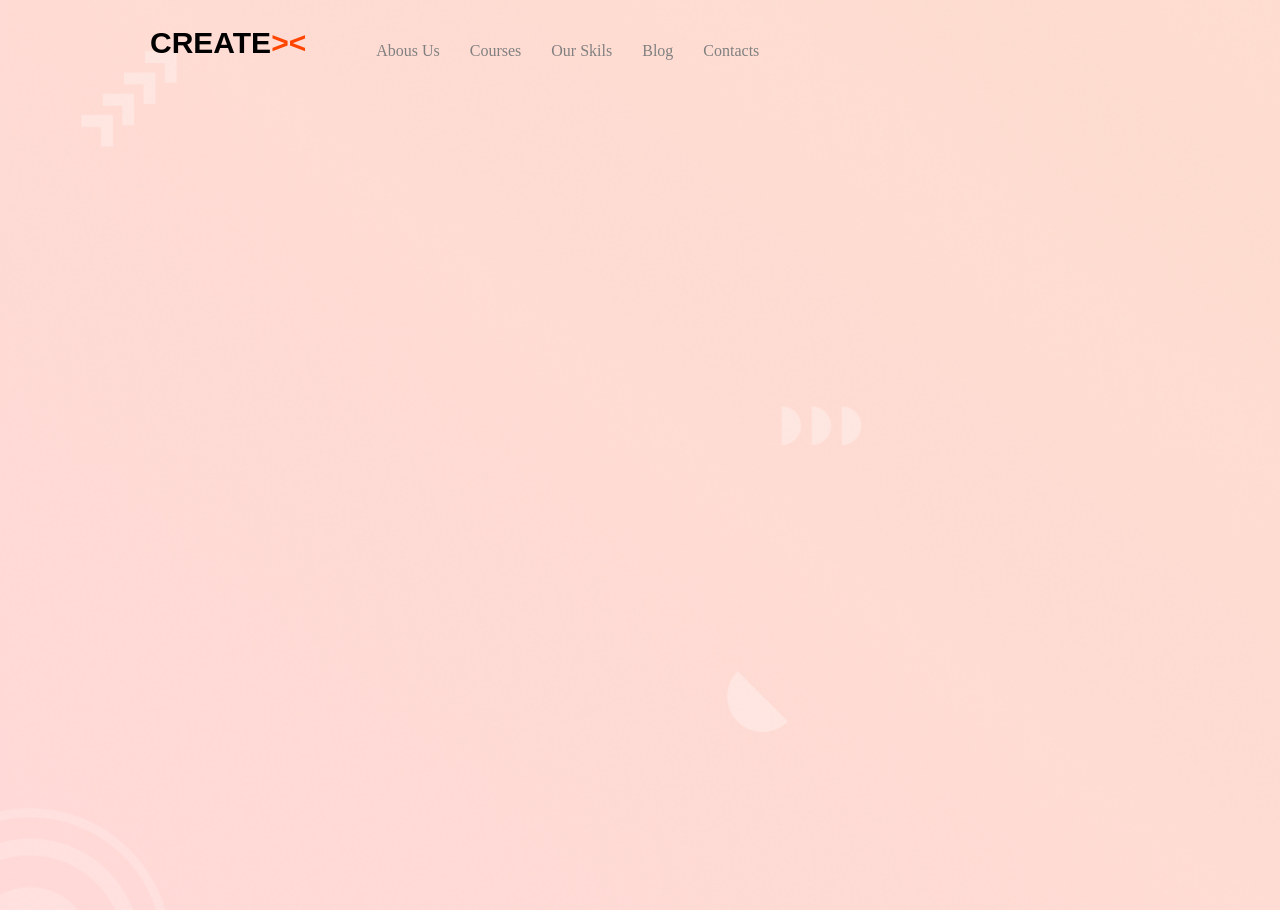
==== index.html @ e54de8c8 "first section" ====
<!DOCTYPE html>
<html lang="en">
<head>
    <meta charset="UTF-8">
    <meta name="viewport" content="width=device-width, initial-scale=1.0">
    <link rel="stylesheet" href="./style.css">
    <title>Document</title>
</head>
<body>  
        <div class="bg-img">
            <div class="flex1">   
                <p class="kalima1">CREATE<span class="srelka">><</span></h1>
                    <ul>
                            <li><a href="">Abous Us</a></li>
                            <li><a href="">Courses</a></li>
                            <li><a href="./skills.html">Our Skils</a></li>
                            <li><a href="">Blog</a></li>
                            <li><a href="">Contacts</a></li>
                        </ul>

                        <button class="btn1">Get consultation</button>
                        <button class="btn2"><img src="./Profile.png" alt="">Log in / Register</button>
                    </div>
      
        </div>
</body>
</html>
---- style.css ----
*{
    margin: 0;
}
.bg-img{
    width: 1605px;
    height: 850px;
    padding: 30px 150px;
    background-image: url("./background\ \(1\).png");
    background-position: center;
    background-repeat: no-repeat;
    background-size: cover;
    background-attachment: scroll;
}
.srelka{
    color: orangered;
}
.kalima1{
    font-size: 30px;
    font-family: Verdana, Geneva, Tahoma, sans-serif;
    font-weight: 600;
}
ul{
    display: flex;
    list-style: none;
    gap: 30px;
}
a{
    text-decoration: none;
    color: grey;
}
.flex1{
    height: 30px;
    align-items: end;
    display: flex;
    gap: 30px;
}
.btn1{
    color: white;
    border: none;
    background-color: orangered;
    padding: 10px 20px;
    margin-left: 600px;
}
.btn2{
     color: white;
    border: none;
    padding: 7px 20px;
}
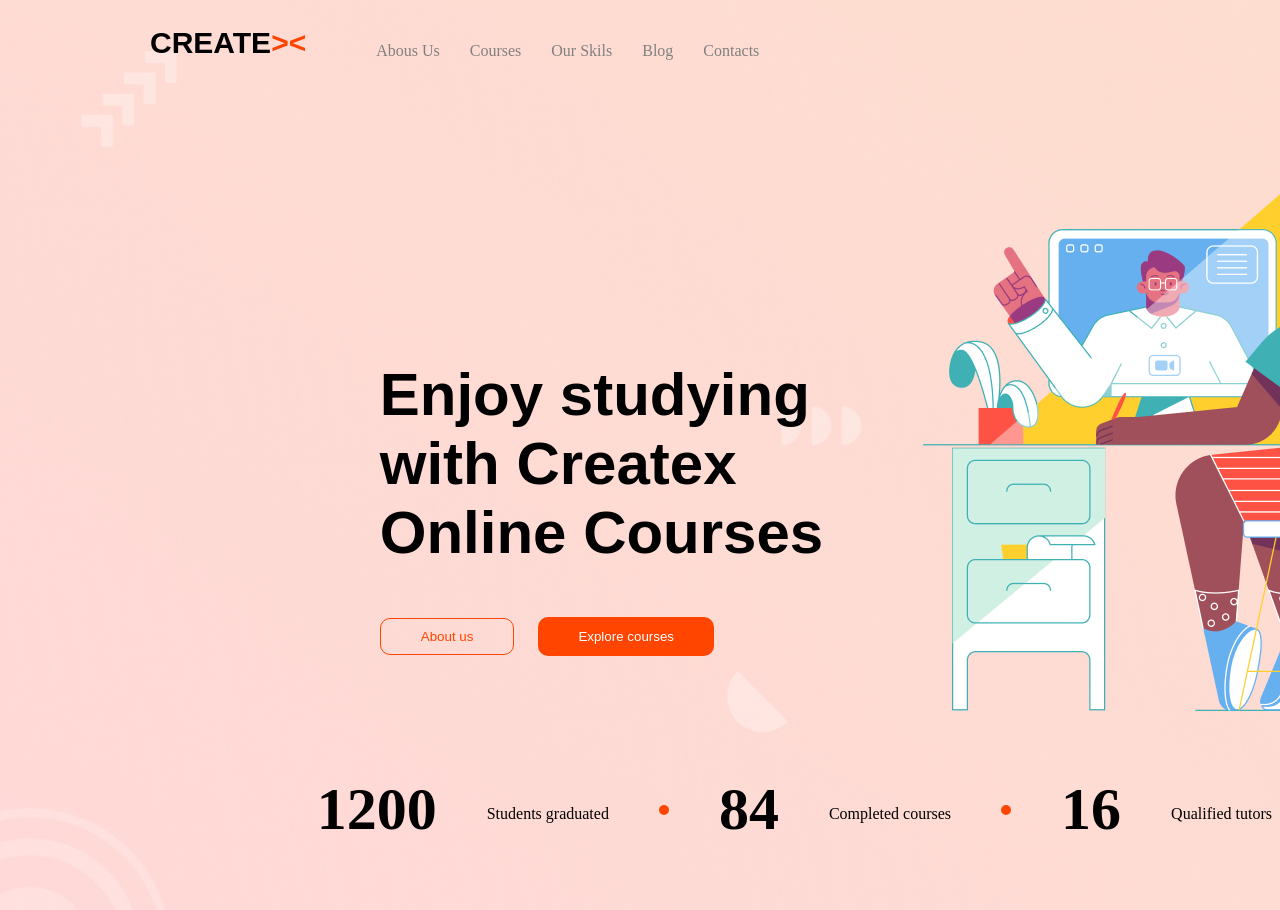
==== commit 3d2f14bd: "second section" ====
--- a/index.html
+++ b/index.html
@@ -1,27 +1,63 @@
-<!DOCTYPE html>
+<!doctype html>
 <html lang="en">
-<head>
-    <meta charset="UTF-8">
-    <meta name="viewport" content="width=device-width, initial-scale=1.0">
-    <link rel="stylesheet" href="./style.css">
+  <head>
+    <meta charset="UTF-8" />
+    <meta name="viewport" content="width=device-width, initial-scale=1.0" />
+    <link rel="stylesheet" href="./style.css" />
     <title>Document</title>
-</head>
-<body>  
-        <div class="bg-img">
-            <div class="flex1">   
-                <p class="kalima1">CREATE<span class="srelka">><</span></h1>
-                    <ul>
-                            <li><a href="">Abous Us</a></li>
-                            <li><a href="">Courses</a></li>
-                            <li><a href="./skills.html">Our Skils</a></li>
-                            <li><a href="">Blog</a></li>
-                            <li><a href="">Contacts</a></li>
-                        </ul>
+  </head>
+  <body>
+    <div class="bg-img">
+      <div class="flex1">
+        <p class="kalima1">CREATE<span class="srelka">><</span></p>
+        <ul>
+          <li><a href="">Abous Us</a></li>
+          <li><a href="">Courses</a></li>
+          <li><a href="./skills.html">Our Skils</a></li>
+          <li><a href="">Blog</a></li>
+          <li><a href="">Contacts</a></li>
+        </ul>
 
-                        <button class="btn1">Get consultation</button>
-                        <button class="btn2"><img src="./Profile.png" alt="">Log in / Register</button>
-                    </div>
-      
-        </div>
-</body>
-</html>+        <button class="btn1">Get consultation</button>
+        <button class="btn2">
+          <img src="./Profile.png" alt="" />Log in / Register
+        </button>
+      </div>
+
+      <div class="flex2">
+
+        <div>
+      <p class="text1">
+        Enjoy studying <br />
+        with Createx <br />
+        Online Courses
+      </p>
+      <button class="btn3">About us</button>
+      <button class="btn4">Explore courses</button>
+      </div>
+
+      <div>
+        <img src="./illustration.png" alt="">
+      </div>
+
+      </div>
+
+      <div class="flex3">
+        <span class="gavs">1200</span>
+        <span class="kalima">Students graduated</span>
+        <span class="gird"></span>
+
+        <span class="gavs">84</span>
+        <span class="kalima">Completed courses</span>
+        <span class="gird"></span>
+        
+        <span class="gavs">16</span>
+        <span class="kalima">Qualified tutors</span>
+        <span class="gird"></span>
+
+        <span class="gavs">5</span>
+        <span class="kalima">Years of experience</span>
+      </div>
+    </div>
+  </body>
+</html>
--- a/style.css
+++ b/style.css
@@ -42,7 +42,57 @@
     margin-left: 600px;
 }
 .btn2{
-     color: white;
+     color: grey;
     border: none;
     padding: 7px 20px;
+    background: none;
 }
+.text1{
+    font-family: Verdana, Geneva, Tahoma, sans-serif;
+    font-size: 60px;
+    font-weight: 700;
+    margin-top: 200px;
+}
+.btn3{
+    background: none;
+    padding: 10px 40px;
+    border: 1px solid orangered;
+    color: orangered;
+    border-radius: 10px;
+    margin-top: 50px;
+}
+.btn4{
+      background-color: orangered;
+    padding: 12px 40px;
+    border: none;
+    color: white;
+    margin-left: 20px;
+    border-radius: 10px;
+    margin-top: 50px;
+}
+.flex2{
+    display: flex;
+    justify-content: center;
+    gap: 100px;
+    margin-top: 100px;
+}
+.flex3{
+    display: flex;
+    gap: 50px; 
+    justify-content: center;
+    margin-top: 60px;
+}
+.gird{
+    width: 10px;
+    height: 10px;
+    background-color: orangered;
+    border-radius: 50%;
+    margin-top: 30px;
+}
+.gavs{
+    font-size: 60px;
+    font-weight: 700;
+}
+.kalima{
+    margin-top: 30px;
+}
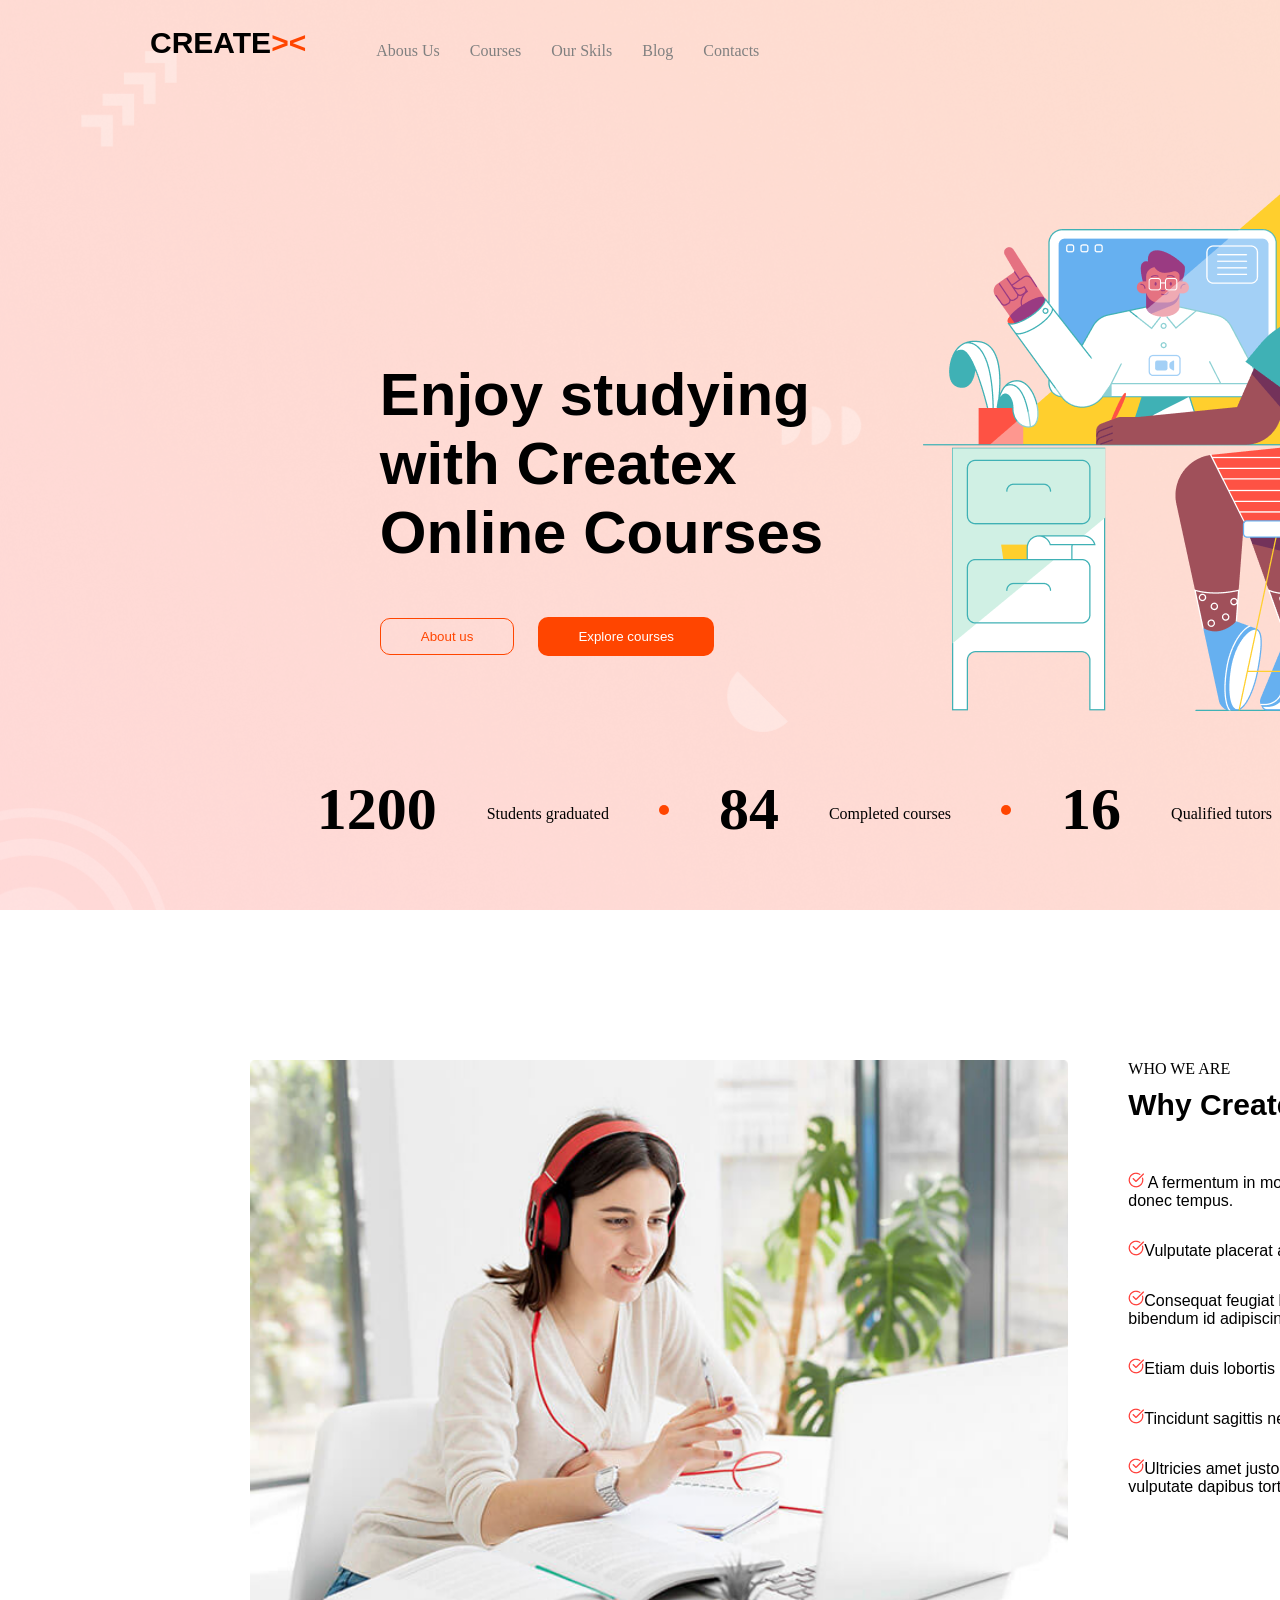
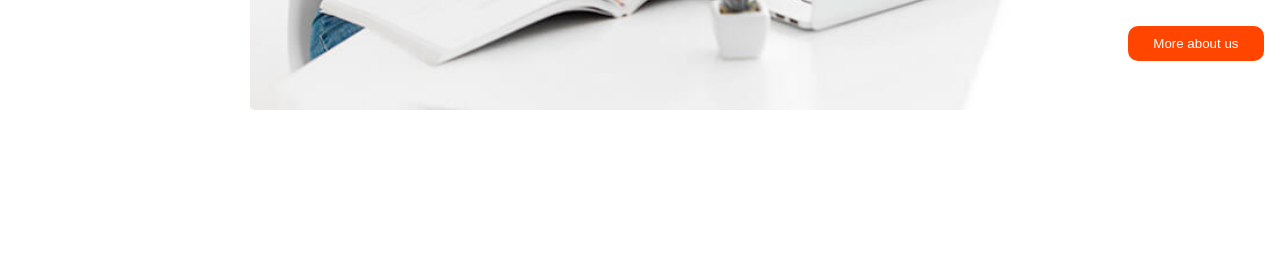
==== commit fb5de83e: "third section" ====
--- a/index.html
+++ b/index.html
@@ -59,5 +59,23 @@
         <span class="kalima">Years of experience</span>
       </div>
     </div>
+
+
+    <div class="conteiner1">
+      <img class="img4" src="./image (2).png" alt="">
+
+      <div>
+        <p class="who">WHO WE ARE</p>
+        <p class="kalima2">Why Createx?</p>
+        <p class="text4"><img src="./check.png" alt=""> A fermentum in morbi pretium aliquam adipiscing <br> donec tempus.</p>
+        <p class="text4"><img src="./check.png" alt="">Vulputate placerat amet pulvinar lorem nisl.</p>
+        <p class="text4"><img src="./check.png" alt="">Consequat feugiat habitant gravida quisque elit <br> bibendum id adipiscing sed.</p>
+        <p class="text4"><img src="./check.png" alt="">Etiam duis lobortis in fames ultrices commodo nibh.</p>
+        <p class="text4"><img src="./check.png" alt="">Tincidunt sagittis neque sem ac eget.</p>
+        <p class="text4"><img src="./check.png" alt="">Ultricies amet justo et eget quisque purus <br> vulputate dapibus tortor.</p>
+      
+        <button class="btn5">More about us</button>
+      </div>
+    </div>
   </body>
 </html>
--- a/style.css
+++ b/style.css
@@ -95,4 +95,36 @@
 }
 .kalima{
     margin-top: 30px;
+}
+.conteiner1{
+     width: 1605px;
+    height: 650px;
+    padding: 150px 150px;
+    display: flex;
+    gap: 60px;
+}
+.kalima2{
+    font-family: Verdana, Geneva, Tahoma, sans-serif;
+    font-size: 30px;
+    font-weight: 600;
+    margin-bottom: 50px;
+}
+.text4{
+    font-family: Verdana, Geneva, Tahoma, sans-serif;
+    margin: 30px 0px;
+}
+.who{
+    margin-bottom: 10px;
+}
+.img4{
+    margin-left: 100px;
+}
+.btn5{
+    background-color: orangered;
+    color: white;
+    padding: 10px 25px;
+    border: none;
+    font-family: Verdana, Geneva, Tahoma, sans-serif;
+    border-radius: 10px;
+    margin-top: 100px;
 }
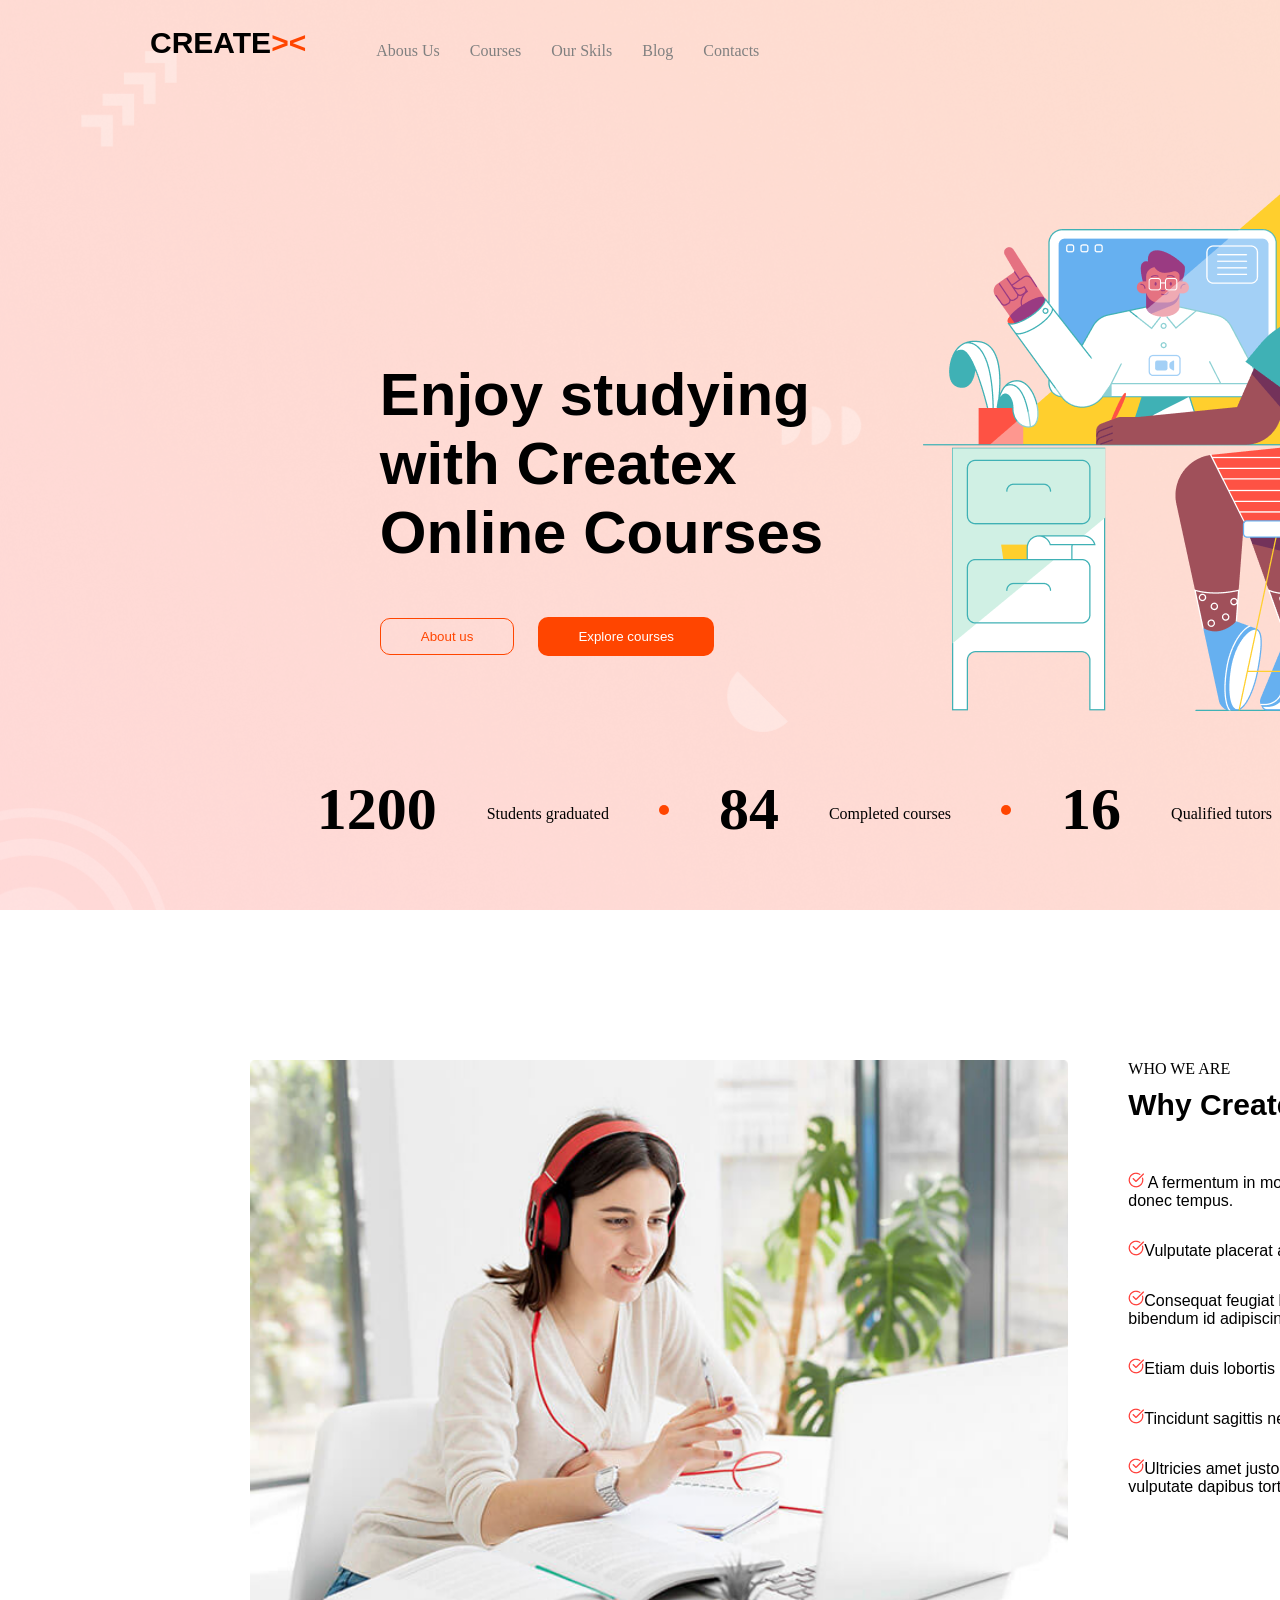
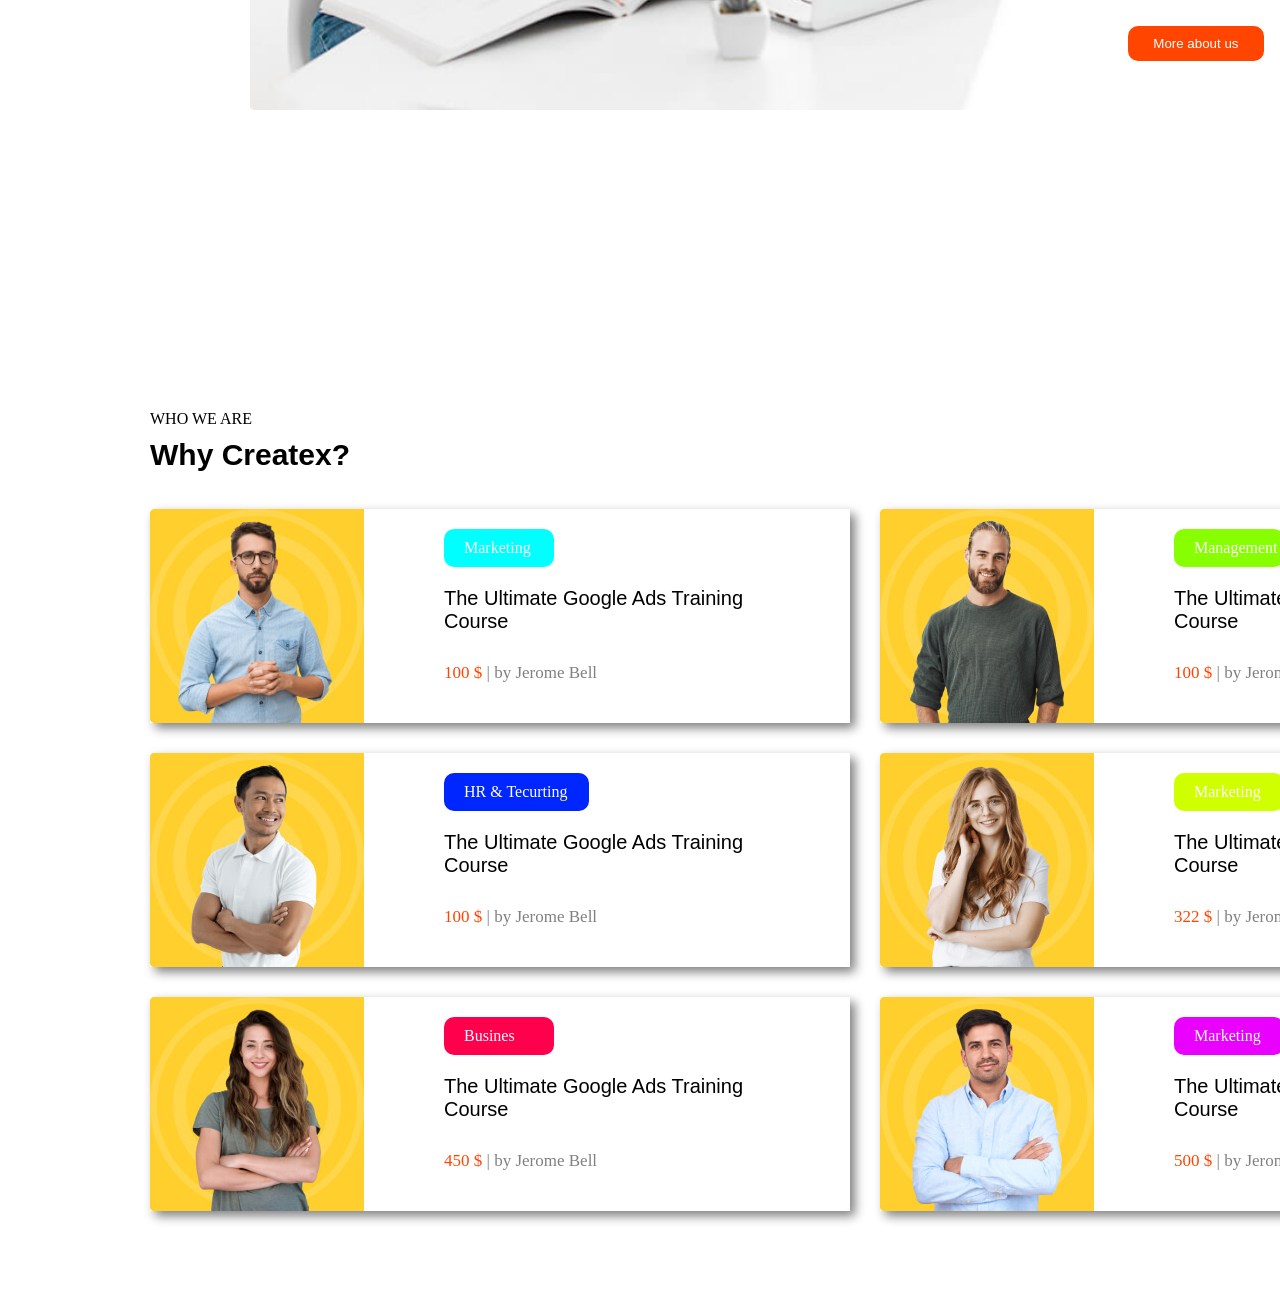
==== commit 98907a80: "four section" ====
--- a/index.html
+++ b/index.html
@@ -77,5 +77,85 @@
         <button class="btn5">More about us</button>
       </div>
     </div>
+
+    <div class="conteiner2">
+      <p class="who">WHO WE ARE</p>
+        <span class="kalima2">Why Createx?</span>
+        <button class="btn6">View all courses</button>
+
+        <div class="flex4">
+          <div class="knopka1">
+            <img src="./image.png" alt="">
+
+            <div>
+                <p class="kalima3">Marketing</p>
+                <p class="kalima4">The Ultimate Google Ads Training <br> Course</p>
+              <p class="text7"><span class="narx">100 $</span> | by Jerome Bell</p>
+              </div>
+
+           </div>
+
+           <div class="knopka1">
+            <img src="./3c1aec192431e6e01ed1fbdccfd71f81f6733c07.jpg" alt="">
+
+            <div>
+                <p class="kalima10">Management</p>
+                <p class="kalima4">The Ultimate Google Ads Training <br> Course</p>
+              <p class="text7"><span class="narx">100 $</span> | by Jerome Bell</p>
+              </div>
+
+           </div>
+        </div>
+
+         <div class="flex4">
+          <div class="knopka1">
+            <img src="./7cb9118304ebf43420b4ae6ad8766c497c396e30.jpg" alt="">
+
+            <div>
+                <p class="kalima5">HR & Tecurting</p>
+                <p class="kalima4">The Ultimate Google Ads Training <br> Course</p>
+              <p class="text7"><span class="narx">100 $</span> | by Jerome Bell</p>
+              </div>
+
+           </div>
+
+           <div class="knopka1">
+            <img src="./9c8c0aea65015a83f4a2b22a4a0f2afa263c7a68.jpg" alt="">
+
+            <div>
+                <p class="kalima6">Marketing</p>
+                <p class="kalima4">The Ultimate Google Ads Training <br> Course</p>
+              <p class="text7"><span class="narx">322 $</span> | by Jerome Bell</p>
+              </div>
+
+           </div>
+        </div>
+
+         <div class="flex4">
+          <div class="knopka1">
+            <img src="./625bd937d856de9205120218490f1c1fae23a386.jpg" alt="">
+
+            <div>
+                <p class="kalima7">Busines</p>
+                <p class="kalima4">The Ultimate Google Ads Training <br> Course</p>
+              <p class="text7"><span class="narx">450 $</span> | by Jerome Bell</p>
+              </div>
+
+           </div>
+
+           <div class="knopka1">
+            <img src="./a51456ffbd99e8b0160cd7231964e2c1a36e9d27.jpg" alt="">
+
+            <div>
+                <p class="kalima8">Marketing</p>
+                <p class="kalima4">The Ultimate Google Ads Training <br> Course</p>
+              <p class="text7"><span class="narx">500 $</span> | by Jerome Bell</p>
+              </div>
+
+           </div>
+        </div>
+    
+    
+      </div>
   </body>
 </html>
--- a/style.css
+++ b/style.css
@@ -127,4 +127,93 @@
     font-family: Verdana, Geneva, Tahoma, sans-serif;
     border-radius: 10px;
     margin-top: 100px;
+}
+.conteiner2{
+      width: 1605px;
+    height: 750px;
+    padding: 150px 150px;
+    gap: 60px;
+}
+.btn6{
+    background: none;
+    color: orangered;
+    border: 1px solid orangered;
+    font-family: Verdana, Geneva, Tahoma, sans-serif;
+    padding: 10px 25px;
+    border-radius: 5px;
+    margin-left: 1200px;
+}
+.knopka1{
+    display: flex;
+    gap: 80px;
+    width: 700px;
+    height: 214px;
+    box-shadow: 5px 5px 10px grey;
+}
+.kalima3{
+    width: 70px;
+    padding: 10px 20px;
+    background-color: aqua;
+    color: white;
+    border-radius: 10px;
+    margin-top: 20px;
+}
+.kalima4{
+    margin-top: 20px;
+    font-size: 20px;
+    font-weight: 300;
+    font-family: Verdana, Geneva, Tahoma, sans-serif;
+}
+.narx{
+     color: orangered;
+}
+.text7{
+    color: grey;
+    margin-top: 30px;
+    font-size: 17px;
+}
+.flex4{
+    margin-top: 30px;
+    display: flex;
+    gap: 30px;
+}
+.kalima10{
+    width: 70px;
+    padding: 10px 20px;
+    background-color: rgb(136, 255, 0);
+    color: white;
+    border-radius: 10px;
+    margin-top: 20px;
+}
+.kalima5{
+    width: 105px;
+    padding: 10px 20px;
+    background-color: rgb(0, 38, 255);
+    color: white;
+    border-radius: 10px;
+    margin-top: 20px;
+}
+.kalima6{
+    width: 70px;
+    padding: 10px 20px;
+    background-color: rgb(208, 255, 0);
+    color: white;
+    border-radius: 10px;
+    margin-top: 20px;
+}
+.kalima7{
+    width: 70px;
+    padding: 10px 20px;
+    background-color: rgb(255, 0, 76);
+    color: white;
+    border-radius: 10px;
+    margin-top: 20px;
+}
+.kalima8{
+    width: 70px;
+    padding: 10px 20px;
+    background-color: rgb(234, 0, 255);
+    color: white;
+    border-radius: 10px;
+    margin-top: 20px;
 }
